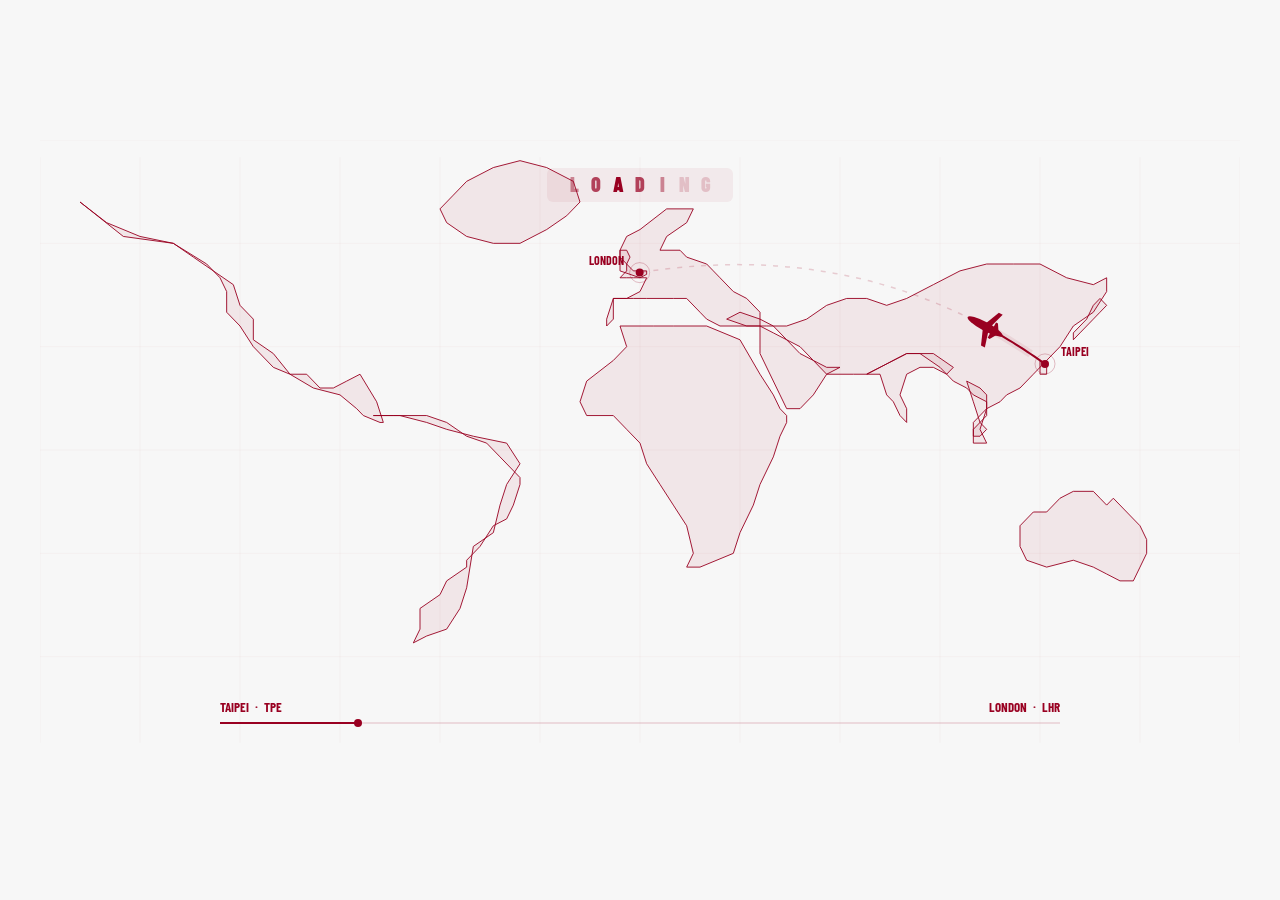
==== flight.html @ 24d4582a "Add Taipei → London flight motion graphic Canvas-based animation with: - World map in #990021 on #f7" ====
<!DOCTYPE html>
<html lang="en">
<head>
  <meta charset="UTF-8" />
  <meta name="viewport" content="width=device-width, initial-scale=1.0" />
  <title>Taipei → London</title>
  <link href="https://fonts.googleapis.com/css2?family=Barlow+Condensed:wght@700;900&family=Space+Mono&display=swap" rel="stylesheet" />
  <style>
    * { margin: 0; padding: 0; box-sizing: border-box; }
    body {
      background: #f7f7f7;
      display: flex;
      align-items: center;
      justify-content: center;
      min-height: 100vh;
      overflow: hidden;
    }
    canvas { display: block; max-width: 100%; max-height: 100vh; }
  </style>
</head>
<body>
<canvas id="c"></canvas>
<script>
const canvas = document.getElementById('c');
const ctx    = canvas.getContext('2d');
const W = 1200, H = 620;
canvas.width  = W;
canvas.height = H;

const BG       = '#f7f7f7';
const CRIMSON  = '#990021';
const C_FILL   = 'rgba(153,0,33,0.07)';
const C_STROKE = '#990021';
const GRID_CLR = 'rgba(153,0,33,0.055)';

// ── Equirectangular projection ─────────────────────────────────────────────
function proj(lon, lat) {
  return {
    x: (lon + 180) / 360 * W,
    y: (90  - lat)  / 180 * H
  };
}

// ── Continent polygons (lon, lat pairs) ────────────────────────────────────
const GEO = [
  // Greenland
  [[-44,60],[-36,60],[-28,64],[-22,68],[-18,72],[-20,78],
   [-28,82],[-36,84],[-44,82],[-52,78],[-56,74],[-60,70],[-58,66],[-52,62],[-44,60]],

  // North America
  [[-168,72],[-155,62],[-140,60],[-130,54],[-126,50],[-124,46],
   [-124,40],[-120,36],[-116,30],[-110,24],[-105,22],[-98,18],
   [-90,16],[-85,12],[-83,10],[-78,8],[-77,8],[-79,14],
   [-84,22],[-88,20],[-92,18],[-96,18],[-100,22],[-105,22],
   [-110,28],[-116,32],[-116,38],[-120,42],[-122,48],
   [-128,52],[-134,56],[-140,60],[-150,62],[-160,66],[-168,72]],

  // South America
  [[-80,10],[-74,10],[-64,10],[-58,8],[-52,4],[-46,2],
   [-42,-2],[-36,-8],[-36,-10],[-38,-16],[-40,-20],
   [-44,-22],[-48,-28],[-52,-32],[-52,-34],[-58,-38],
   [-60,-42],[-66,-46],[-66,-52],[-68,-56],[-64,-54],
   [-58,-52],[-54,-46],[-52,-40],[-50,-28],[-44,-24],
   [-42,-16],[-40,-10],[-36,-4],[-40,2],[-50,4],
   [-58,6],[-64,8],[-72,10],[-80,10]],

  // Europe (main)
  [[-10,36],[-8,38],[-8,44],[-2,44],[2,44],[6,44],
   [10,44],[14,44],[18,40],[20,38],[24,36],[30,36],[36,36],
   [36,40],[32,44],[28,46],[24,50],[22,52],[20,54],
   [14,56],[12,58],[6,58],[8,62],[14,66],[16,70],
   [8,70],[0,64],[-4,62],[-6,58],[-6,52],[0,50],
   [2,50],[0,46],[-4,44],[-8,44],[-10,38],[-10,36]],

  // UK & Ireland
  [[-6,50],[-4,50],[-2,50],[0,50],[2,51],[2,52],
   [0,52],[-2,52],[-4,54],[-3,56],[-4,58],
   [-6,58],[-6,56],[-4,54],[-4,52],[-6,50]],

  // Africa
  [[-6,36],[4,36],[10,36],[20,36],[30,32],[36,22],
   [40,16],[42,12],[44,10],[44,8],[42,4],[40,-2],
   [36,-10],[34,-16],[30,-24],[28,-30],[18,-34],[14,-34],
   [16,-30],[14,-22],[10,-16],[6,-10],[2,-4],[0,2],
   [-4,6],[-8,10],[-16,10],[-18,14],[-16,20],
   [-8,26],[-4,30],[-6,36]],

  // Asia main
  [[26,38],[32,36],[38,36],[44,36],[50,38],[56,42],
   [62,44],[68,44],[74,42],[80,44],[88,48],[96,52],
   [104,54],[112,54],[120,54],[128,50],[136,48],
   [140,50],[140,46],[136,40],[130,36],[126,30],
   [122,26],[118,22],[114,18],[110,16],[108,14],
   [104,12],[102,6],[104,2],[100,2],[100,6],[104,10],
   [104,14],[100,16],[98,18],[94,20],[90,24],[84,28],
   [80,28],[72,24],[68,22],[64,22],[60,22],[56,22],
   [52,26],[48,30],[44,32],[40,36],[36,38],[30,40],[26,38]],

  // Arabian Peninsula
  [[36,28],[42,16],[44,12],[48,12],[52,16],[56,22],
   [60,24],[56,24],[52,26],[48,28],[44,32],[40,34],[36,36],[36,28]],

  // Indian Subcontinent
  [[68,22],[72,22],[74,16],[76,14],[78,10],[80,8],
   [80,12],[78,16],[80,22],[84,24],[88,24],[92,22],
   [94,24],[88,28],[84,28],[80,28],[72,24],[68,22]],

  // SE Asia peninsula
  [[98,20],[100,14],[102,8],[104,6],[102,4],[100,4],
   [100,8],[104,12],[104,16],[102,18],[98,20]],

  // Taiwan (small)
  [[120,22],[122,22],[122,24],[120,26],[120,22]],

  // Japan
  [[130,32],[132,34],[134,36],[136,38],[138,40],
   [140,42],[138,44],[136,42],[134,38],[132,36],[130,34],[130,32]],

  // Australia
  [[114,-22],[118,-18],[122,-18],[126,-14],[130,-12],
   [136,-12],[138,-14],[140,-16],[142,-14],[146,-18],
   [150,-22],[152,-26],[152,-30],[150,-34],[148,-38],
   [144,-38],[140,-36],[136,-34],[130,-32],[122,-34],
   [116,-32],[114,-28],[114,-22]]
];

// ── City definitions ───────────────────────────────────────────────────────
const TAIPEI = proj(121.5, 25.0);
const LONDON = proj(-0.1, 51.5);

// Quadratic bezier control point (arcs north over Russia)
const CP = proj(68, 62);

function quadPoint(t, p0, cp, p1) {
  const m = 1 - t;
  return {
    x: m*m*p0.x + 2*m*t*cp.x + t*t*p1.x,
    y: m*m*p0.y + 2*m*t*cp.y + t*t*p1.y
  };
}

// ── Draw helpers ───────────────────────────────────────────────────────────
function drawGrid() {
  ctx.strokeStyle = GRID_CLR;
  ctx.lineWidth = 0.6;
  for (let lon = -180; lon <= 180; lon += 30) {
    const a = proj(lon, 85), b = proj(lon, -85);
    ctx.beginPath(); ctx.moveTo(a.x, a.y); ctx.lineTo(b.x, b.y); ctx.stroke();
  }
  for (let lat = -60; lat <= 90; lat += 30) {
    const a = proj(-180, lat), b = proj(180, lat);
    ctx.beginPath(); ctx.moveTo(a.x, a.y); ctx.lineTo(b.x, b.y); ctx.stroke();
  }
}

function drawContinents() {
  GEO.forEach(polygon => {
    if (polygon.length < 2) return;
    ctx.beginPath();
    const s = proj(polygon[0][0], polygon[0][1]);
    ctx.moveTo(s.x, s.y);
    polygon.slice(1).forEach(([lon, lat]) => {
      const p = proj(lon, lat);
      ctx.lineTo(p.x, p.y);
    });
    ctx.closePath();
    ctx.fillStyle   = C_FILL;
    ctx.fill();
    ctx.strokeStyle = C_STROKE;
    ctx.lineWidth   = 0.9;
    ctx.stroke();
  });
}

function drawPath(progress) {
  // Full ghost path
  ctx.save();
  ctx.setLineDash([5, 7]);
  ctx.strokeStyle = 'rgba(153,0,33,0.18)';
  ctx.lineWidth   = 1.5;
  ctx.beginPath();
  ctx.moveTo(TAIPEI.x, TAIPEI.y);
  ctx.quadraticCurveTo(CP.x, CP.y, LONDON.x, LONDON.y);
  ctx.stroke();
  ctx.setLineDash([]);

  // Flown portion
  if (progress > 0) {
    const steps = 100;
    ctx.strokeStyle = CRIMSON;
    ctx.lineWidth   = 2;
    ctx.beginPath();
    const s = quadPoint(0, TAIPEI, CP, LONDON);
    ctx.moveTo(s.x, s.y);
    const end = Math.floor(progress * steps);
    for (let i = 1; i <= end; i++) {
      const pt = quadPoint(i / steps, TAIPEI, CP, LONDON);
      ctx.lineTo(pt.x, pt.y);
    }
    ctx.stroke();

    // Glow trail (soft)
    ctx.save();
    ctx.globalAlpha = 0.08;
    ctx.strokeStyle = CRIMSON;
    ctx.lineWidth   = 8;
    ctx.beginPath();
    const gs = quadPoint(Math.max(0, progress - 0.12), TAIPEI, CP, LONDON);
    ctx.moveTo(gs.x, gs.y);
    for (let i = Math.floor(Math.max(0, progress-0.12)*steps); i <= end; i++) {
      const pt = quadPoint(i / steps, TAIPEI, CP, LONDON);
      ctx.lineTo(pt.x, pt.y);
    }
    ctx.stroke();
    ctx.restore();
  }
  ctx.restore();
}

function drawPlane(progress) {
  if (progress <= 0 || progress >= 1) return;
  const dt  = 0.008;
  const cur = quadPoint(progress, TAIPEI, CP, LONDON);
  const prv = quadPoint(Math.max(0, progress - dt), TAIPEI, CP, LONDON);
  const angle = Math.atan2(cur.y - prv.y, cur.x - prv.x);

  ctx.save();
  ctx.translate(cur.x, cur.y);
  ctx.rotate(angle);

  const S = 1.1;
  ctx.fillStyle = CRIMSON;

  // Fuselage
  ctx.beginPath();
  ctx.ellipse(0, 0, 18*S, 4*S, 0, 0, Math.PI*2);
  ctx.fill();

  // Main wings
  ctx.beginPath();
  ctx.moveTo(2*S, 0);
  ctx.lineTo(-5*S, -17*S);
  ctx.lineTo(-9*S, -17*S);
  ctx.lineTo(-4*S,  0);
  ctx.closePath();
  ctx.fill();

  ctx.beginPath();
  ctx.moveTo(2*S, 0);
  ctx.lineTo(-5*S,  17*S);
  ctx.lineTo(-9*S,  17*S);
  ctx.lineTo(-4*S,  0);
  ctx.closePath();
  ctx.fill();

  // Tail fin
  ctx.beginPath();
  ctx.moveTo(-14*S, 0);
  ctx.lineTo(-9*S,  -8*S);
  ctx.lineTo(-7*S,  -8*S);
  ctx.lineTo(-7*S,   0);
  ctx.closePath();
  ctx.fill();

  ctx.beginPath();
  ctx.moveTo(-14*S, 0);
  ctx.lineTo(-9*S,   8*S);
  ctx.lineTo(-7*S,   8*S);
  ctx.lineTo(-7*S,   0);
  ctx.closePath();
  ctx.fill();

  ctx.restore();
}

function drawCityMarker(p, label, side) {
  // Pulsing ring
  ctx.beginPath();
  ctx.arc(p.x, p.y, 10, 0, Math.PI*2);
  ctx.strokeStyle = 'rgba(153,0,33,0.25)';
  ctx.lineWidth   = 1;
  ctx.stroke();

  ctx.beginPath();
  ctx.arc(p.x, p.y, 4, 0, Math.PI*2);
  ctx.fillStyle = CRIMSON;
  ctx.fill();

  // Label
  ctx.font      = '700 12px "Barlow Condensed", sans-serif';
  ctx.fillStyle = CRIMSON;
  const off = side === 'right' ? 16 : -16;
  ctx.textAlign = side === 'right' ? 'left' : 'right';
  ctx.fillText(label, p.x + off, p.y - 8);
  ctx.textAlign = 'left';
}

function drawLoadingText(now) {
  const text   = 'LOADING';
  const cycle  = 900;                  // ms per full sweep
  const t      = (now % cycle) / cycle;
  const active = Math.floor(t * text.length);

  const cw = 22, padding = 16;
  const totalW = text.length * cw + padding * 2;
  const bx = W/2 - totalW/2;
  const by = 28;

  // Pill background
  ctx.fillStyle = 'rgba(153,0,33,0.06)';
  ctx.beginPath();
  ctx.roundRect(bx, by, totalW, 34, 6);
  ctx.fill();

  ctx.font = '900 20px "Barlow Condensed", sans-serif';
  for (let i = 0; i < text.length; i++) {
    const dist = Math.abs(i - active);
    const alpha = dist === 0 ? 1 : Math.max(0.18, 1 - dist * 0.28);
    ctx.fillStyle = `rgba(153,0,33,${alpha})`;
    ctx.textAlign = 'center';
    ctx.fillText(text[i], bx + padding + i * cw + cw/2, by + 24);
  }
  ctx.textAlign = 'left';
}

function drawProgressBar(progress) {
  const bx = 180, by = H - 38, bw = W - 360, bh = 2;

  // Track
  ctx.fillStyle = 'rgba(153,0,33,0.12)';
  ctx.fillRect(bx, by, bw, bh);

  // Filled
  ctx.fillStyle = CRIMSON;
  ctx.fillRect(bx, by, bw * progress, bh);

  // Plane dot on bar
  const px = bx + bw * progress;
  ctx.beginPath();
  ctx.arc(px, by + 1, 4, 0, Math.PI*2);
  ctx.fillStyle = CRIMSON;
  ctx.fill();

  // City labels
  ctx.fillStyle = CRIMSON;
  ctx.font = '700 13px "Barlow Condensed", sans-serif';

  ctx.textAlign = 'left';
  ctx.fillText('TAIPEI  ·  TPE', bx, by - 10);

  ctx.textAlign = 'right';
  ctx.fillText('LONDON  ·  LHR', bx + bw, by - 10);

  ctx.textAlign = 'left';
}

// ── Animation loop ─────────────────────────────────────────────────────────
const DURATION = 7000;   // ms for one flight
const PAUSE    = 1800;   // ms pause at destination
let   progress = 0;
let   lastTime = null;
let   pausing  = false;
let   pauseStart = 0;

function frame(now) {
  if (!lastTime) lastTime = now;

  if (pausing) {
    if (now - pauseStart > PAUSE) {
      pausing   = false;
      progress  = 0;
      lastTime  = now;
    }
  } else {
    progress += (now - lastTime) / DURATION;
    lastTime  = now;
    if (progress >= 1) {
      progress   = 1;
      pausing    = true;
      pauseStart = now;
    }
  }

  // ── Render ────────────────────────────────────────────────────────────────
  ctx.fillStyle = BG;
  ctx.fillRect(0, 0, W, H);

  drawGrid();
  drawContinents();
  drawPath(progress);
  drawCityMarker(TAIPEI, 'TAIPEI', 'right');
  drawCityMarker(LONDON, 'LONDON', 'left');
  drawPlane(progress);
  drawProgressBar(progress);

  if (progress < 1) drawLoadingText(now);
  else {
    // Arrived label
    ctx.font      = '900 16px "Barlow Condensed", sans-serif';
    ctx.fillStyle = CRIMSON;
    ctx.textAlign = 'center';
    ctx.fillText('ARRIVED', W/2, 46);
    ctx.textAlign = 'left';
  }

  requestAnimationFrame(frame);
}

requestAnimationFrame(frame);
</script>
</body>
</html>
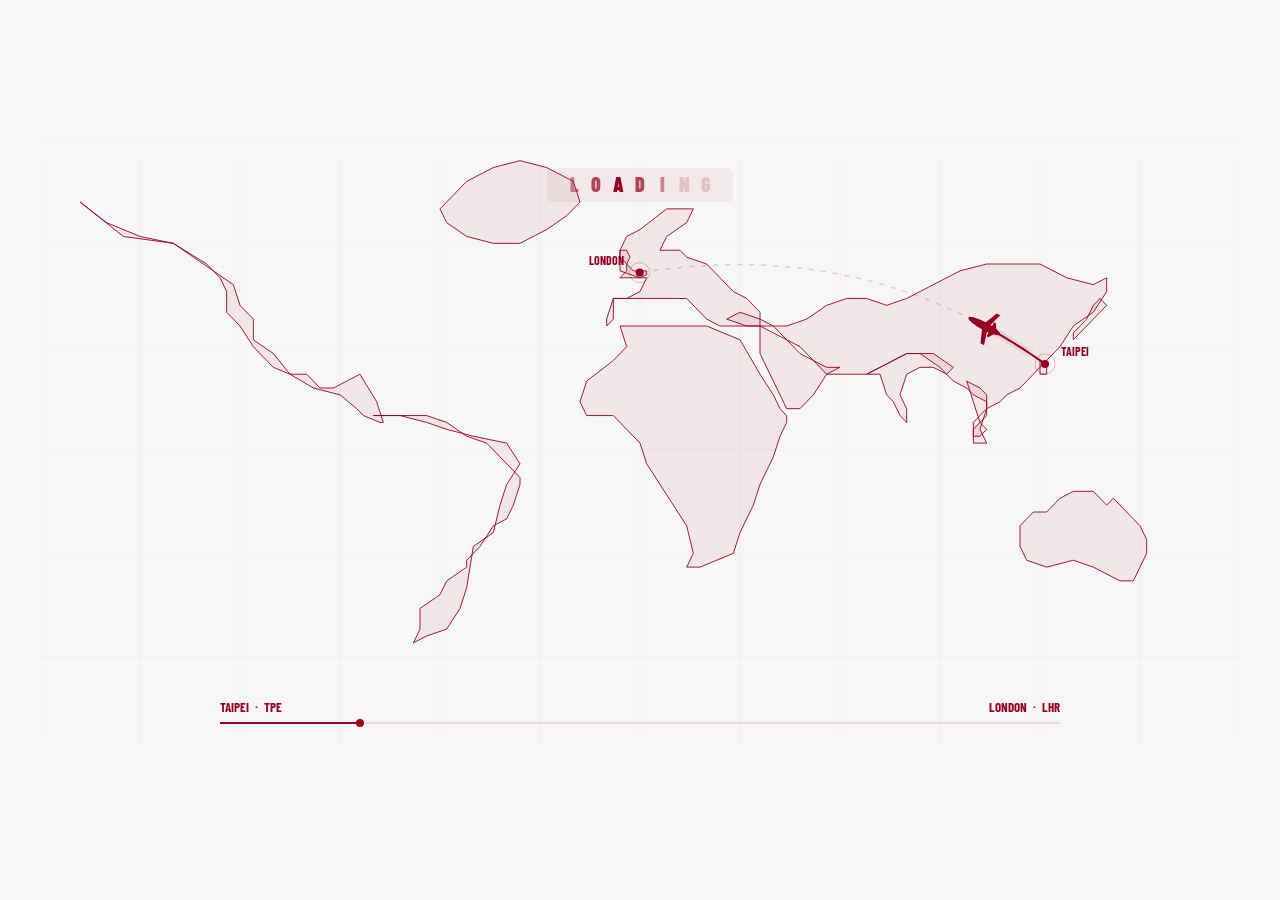
==== commit be1217b3: "Complete portfolio redesign with flight landing page - flight.html: plays animation once, fades out," ====
--- a/flight.html
+++ b/flight.html
@@ -3,7 +3,7 @@
 <head>
   <meta charset="UTF-8" />
   <meta name="viewport" content="width=device-width, initial-scale=1.0" />
-  <title>Taipei → London</title>
+  <title>Celia — Loading</title>
   <link href="https://fonts.googleapis.com/css2?family=Barlow+Condensed:wght@700;900&family=Space+Mono&display=swap" rel="stylesheet" />
   <style>
     * { margin: 0; padding: 0; box-sizing: border-box; }
@@ -16,10 +16,20 @@
       overflow: hidden;
     }
     canvas { display: block; max-width: 100%; max-height: 100vh; }
+    #fade-out {
+      position: fixed;
+      inset: 0;
+      background: #f7f7f7;
+      opacity: 0;
+      pointer-events: none;
+      transition: opacity 0.9s ease;
+      z-index: 999;
+    }
   </style>
 </head>
 <body>
 <canvas id="c"></canvas>
+<div id="fade-out"></div>
 <script>
 const canvas = document.getElementById('c');
 const ctx    = canvas.getContext('2d');
@@ -33,380 +43,171 @@
 const C_STROKE = '#990021';
 const GRID_CLR = 'rgba(153,0,33,0.055)';
 
-// ── Equirectangular projection ─────────────────────────────────────────────
 function proj(lon, lat) {
-  return {
-    x: (lon + 180) / 360 * W,
-    y: (90  - lat)  / 180 * H
-  };
-}
-
-// ── Continent polygons (lon, lat pairs) ────────────────────────────────────
+  return { x: (lon + 180) / 360 * W, y: (90 - lat) / 180 * H };
+}
+
 const GEO = [
-  // Greenland
-  [[-44,60],[-36,60],[-28,64],[-22,68],[-18,72],[-20,78],
-   [-28,82],[-36,84],[-44,82],[-52,78],[-56,74],[-60,70],[-58,66],[-52,62],[-44,60]],
-
-  // North America
-  [[-168,72],[-155,62],[-140,60],[-130,54],[-126,50],[-124,46],
-   [-124,40],[-120,36],[-116,30],[-110,24],[-105,22],[-98,18],
-   [-90,16],[-85,12],[-83,10],[-78,8],[-77,8],[-79,14],
-   [-84,22],[-88,20],[-92,18],[-96,18],[-100,22],[-105,22],
-   [-110,28],[-116,32],[-116,38],[-120,42],[-122,48],
-   [-128,52],[-134,56],[-140,60],[-150,62],[-160,66],[-168,72]],
-
-  // South America
-  [[-80,10],[-74,10],[-64,10],[-58,8],[-52,4],[-46,2],
-   [-42,-2],[-36,-8],[-36,-10],[-38,-16],[-40,-20],
-   [-44,-22],[-48,-28],[-52,-32],[-52,-34],[-58,-38],
-   [-60,-42],[-66,-46],[-66,-52],[-68,-56],[-64,-54],
-   [-58,-52],[-54,-46],[-52,-40],[-50,-28],[-44,-24],
-   [-42,-16],[-40,-10],[-36,-4],[-40,2],[-50,4],
-   [-58,6],[-64,8],[-72,10],[-80,10]],
-
-  // Europe (main)
-  [[-10,36],[-8,38],[-8,44],[-2,44],[2,44],[6,44],
-   [10,44],[14,44],[18,40],[20,38],[24,36],[30,36],[36,36],
-   [36,40],[32,44],[28,46],[24,50],[22,52],[20,54],
-   [14,56],[12,58],[6,58],[8,62],[14,66],[16,70],
-   [8,70],[0,64],[-4,62],[-6,58],[-6,52],[0,50],
-   [2,50],[0,46],[-4,44],[-8,44],[-10,38],[-10,36]],
-
-  // UK & Ireland
-  [[-6,50],[-4,50],[-2,50],[0,50],[2,51],[2,52],
-   [0,52],[-2,52],[-4,54],[-3,56],[-4,58],
-   [-6,58],[-6,56],[-4,54],[-4,52],[-6,50]],
-
-  // Africa
-  [[-6,36],[4,36],[10,36],[20,36],[30,32],[36,22],
-   [40,16],[42,12],[44,10],[44,8],[42,4],[40,-2],
-   [36,-10],[34,-16],[30,-24],[28,-30],[18,-34],[14,-34],
-   [16,-30],[14,-22],[10,-16],[6,-10],[2,-4],[0,2],
-   [-4,6],[-8,10],[-16,10],[-18,14],[-16,20],
-   [-8,26],[-4,30],[-6,36]],
-
-  // Asia main
-  [[26,38],[32,36],[38,36],[44,36],[50,38],[56,42],
-   [62,44],[68,44],[74,42],[80,44],[88,48],[96,52],
-   [104,54],[112,54],[120,54],[128,50],[136,48],
-   [140,50],[140,46],[136,40],[130,36],[126,30],
-   [122,26],[118,22],[114,18],[110,16],[108,14],
-   [104,12],[102,6],[104,2],[100,2],[100,6],[104,10],
-   [104,14],[100,16],[98,18],[94,20],[90,24],[84,28],
-   [80,28],[72,24],[68,22],[64,22],[60,22],[56,22],
-   [52,26],[48,30],[44,32],[40,36],[36,38],[30,40],[26,38]],
-
-  // Arabian Peninsula
-  [[36,28],[42,16],[44,12],[48,12],[52,16],[56,22],
-   [60,24],[56,24],[52,26],[48,28],[44,32],[40,34],[36,36],[36,28]],
-
-  // Indian Subcontinent
-  [[68,22],[72,22],[74,16],[76,14],[78,10],[80,8],
-   [80,12],[78,16],[80,22],[84,24],[88,24],[92,22],
-   [94,24],[88,28],[84,28],[80,28],[72,24],[68,22]],
-
-  // SE Asia peninsula
-  [[98,20],[100,14],[102,8],[104,6],[102,4],[100,4],
-   [100,8],[104,12],[104,16],[102,18],[98,20]],
-
-  // Taiwan (small)
+  [[-44,60],[-36,60],[-28,64],[-22,68],[-18,72],[-20,78],[-28,82],[-36,84],[-44,82],[-52,78],[-56,74],[-60,70],[-58,66],[-52,62],[-44,60]],
+  [[-168,72],[-155,62],[-140,60],[-130,54],[-126,50],[-124,46],[-124,40],[-120,36],[-116,30],[-110,24],[-105,22],[-98,18],[-90,16],[-85,12],[-83,10],[-78,8],[-77,8],[-79,14],[-84,22],[-88,20],[-92,18],[-96,18],[-100,22],[-105,22],[-110,28],[-116,32],[-116,38],[-120,42],[-122,48],[-128,52],[-134,56],[-140,60],[-150,62],[-160,66],[-168,72]],
+  [[-80,10],[-74,10],[-64,10],[-58,8],[-52,4],[-46,2],[-42,-2],[-36,-8],[-36,-10],[-38,-16],[-40,-20],[-44,-22],[-48,-28],[-52,-32],[-52,-34],[-58,-38],[-60,-42],[-66,-46],[-66,-52],[-68,-56],[-64,-54],[-58,-52],[-54,-46],[-52,-40],[-50,-28],[-44,-24],[-42,-16],[-40,-10],[-36,-4],[-40,2],[-50,4],[-58,6],[-64,8],[-72,10],[-80,10]],
+  [[-10,36],[-8,38],[-8,44],[-2,44],[2,44],[6,44],[10,44],[14,44],[18,40],[20,38],[24,36],[30,36],[36,36],[36,40],[32,44],[28,46],[24,50],[22,52],[20,54],[14,56],[12,58],[6,58],[8,62],[14,66],[16,70],[8,70],[0,64],[-4,62],[-6,58],[-6,52],[0,50],[2,50],[0,46],[-4,44],[-8,44],[-10,38],[-10,36]],
+  [[-6,50],[-4,50],[-2,50],[0,50],[2,51],[2,52],[0,52],[-2,52],[-4,54],[-3,56],[-4,58],[-6,58],[-6,56],[-4,54],[-4,52],[-6,50]],
+  [[-6,36],[4,36],[10,36],[20,36],[30,32],[36,22],[40,16],[42,12],[44,10],[44,8],[42,4],[40,-2],[36,-10],[34,-16],[30,-24],[28,-30],[18,-34],[14,-34],[16,-30],[14,-22],[10,-16],[6,-10],[2,-4],[0,2],[-4,6],[-8,10],[-16,10],[-18,14],[-16,20],[-8,26],[-4,30],[-6,36]],
+  [[26,38],[32,36],[38,36],[44,36],[50,38],[56,42],[62,44],[68,44],[74,42],[80,44],[88,48],[96,52],[104,54],[112,54],[120,54],[128,50],[136,48],[140,50],[140,46],[136,40],[130,36],[126,30],[122,26],[118,22],[114,18],[110,16],[108,14],[104,12],[102,6],[104,2],[100,2],[100,6],[104,10],[104,14],[100,16],[98,18],[94,20],[90,24],[84,28],[80,28],[72,24],[68,22],[64,22],[60,22],[56,22],[52,26],[48,30],[44,32],[40,36],[36,38],[30,40],[26,38]],
+  [[36,28],[42,16],[44,12],[48,12],[52,16],[56,22],[60,24],[56,24],[52,26],[48,28],[44,32],[40,34],[36,36],[36,28]],
+  [[68,22],[72,22],[74,16],[76,14],[78,10],[80,8],[80,12],[78,16],[80,22],[84,24],[88,24],[92,22],[94,24],[88,28],[84,28],[80,28],[72,24],[68,22]],
+  [[98,20],[100,14],[102,8],[104,6],[102,4],[100,4],[100,8],[104,12],[104,16],[102,18],[98,20]],
   [[120,22],[122,22],[122,24],[120,26],[120,22]],
-
-  // Japan
-  [[130,32],[132,34],[134,36],[136,38],[138,40],
-   [140,42],[138,44],[136,42],[134,38],[132,36],[130,34],[130,32]],
-
-  // Australia
-  [[114,-22],[118,-18],[122,-18],[126,-14],[130,-12],
-   [136,-12],[138,-14],[140,-16],[142,-14],[146,-18],
-   [150,-22],[152,-26],[152,-30],[150,-34],[148,-38],
-   [144,-38],[140,-36],[136,-34],[130,-32],[122,-34],
-   [116,-32],[114,-28],[114,-22]]
+  [[130,32],[132,34],[134,36],[136,38],[138,40],[140,42],[138,44],[136,42],[134,38],[132,36],[130,34],[130,32]],
+  [[114,-22],[118,-18],[122,-18],[126,-14],[130,-12],[136,-12],[138,-14],[140,-16],[142,-14],[146,-18],[150,-22],[152,-26],[152,-30],[150,-34],[148,-38],[144,-38],[140,-36],[136,-34],[130,-32],[122,-34],[116,-32],[114,-28],[114,-22]]
 ];
 
-// ── City definitions ───────────────────────────────────────────────────────
 const TAIPEI = proj(121.5, 25.0);
 const LONDON = proj(-0.1, 51.5);
-
-// Quadratic bezier control point (arcs north over Russia)
-const CP = proj(68, 62);
+const CP     = proj(68, 62);
 
 function quadPoint(t, p0, cp, p1) {
   const m = 1 - t;
-  return {
-    x: m*m*p0.x + 2*m*t*cp.x + t*t*p1.x,
-    y: m*m*p0.y + 2*m*t*cp.y + t*t*p1.y
-  };
-}
-
-// ── Draw helpers ───────────────────────────────────────────────────────────
+  return { x: m*m*p0.x + 2*m*t*cp.x + t*t*p1.x, y: m*m*p0.y + 2*m*t*cp.y + t*t*p1.y };
+}
+
 function drawGrid() {
-  ctx.strokeStyle = GRID_CLR;
-  ctx.lineWidth = 0.6;
+  ctx.strokeStyle = GRID_CLR; ctx.lineWidth = 0.6;
   for (let lon = -180; lon <= 180; lon += 30) {
-    const a = proj(lon, 85), b = proj(lon, -85);
-    ctx.beginPath(); ctx.moveTo(a.x, a.y); ctx.lineTo(b.x, b.y); ctx.stroke();
+    const a = proj(lon,85), b = proj(lon,-85);
+    ctx.beginPath(); ctx.moveTo(a.x,a.y); ctx.lineTo(b.x,b.y); ctx.stroke();
   }
   for (let lat = -60; lat <= 90; lat += 30) {
-    const a = proj(-180, lat), b = proj(180, lat);
-    ctx.beginPath(); ctx.moveTo(a.x, a.y); ctx.lineTo(b.x, b.y); ctx.stroke();
+    const a = proj(-180,lat), b = proj(180,lat);
+    ctx.beginPath(); ctx.moveTo(a.x,a.y); ctx.lineTo(b.x,b.y); ctx.stroke();
   }
 }
 
 function drawContinents() {
   GEO.forEach(polygon => {
-    if (polygon.length < 2) return;
     ctx.beginPath();
     const s = proj(polygon[0][0], polygon[0][1]);
     ctx.moveTo(s.x, s.y);
-    polygon.slice(1).forEach(([lon, lat]) => {
-      const p = proj(lon, lat);
-      ctx.lineTo(p.x, p.y);
-    });
+    polygon.slice(1).forEach(([lon,lat]) => { const p = proj(lon,lat); ctx.lineTo(p.x,p.y); });
     ctx.closePath();
-    ctx.fillStyle   = C_FILL;
-    ctx.fill();
-    ctx.strokeStyle = C_STROKE;
-    ctx.lineWidth   = 0.9;
-    ctx.stroke();
+    ctx.fillStyle = C_FILL; ctx.fill();
+    ctx.strokeStyle = C_STROKE; ctx.lineWidth = 0.9; ctx.stroke();
   });
 }
 
 function drawPath(progress) {
-  // Full ghost path
   ctx.save();
-  ctx.setLineDash([5, 7]);
-  ctx.strokeStyle = 'rgba(153,0,33,0.18)';
-  ctx.lineWidth   = 1.5;
-  ctx.beginPath();
-  ctx.moveTo(TAIPEI.x, TAIPEI.y);
-  ctx.quadraticCurveTo(CP.x, CP.y, LONDON.x, LONDON.y);
-  ctx.stroke();
+  ctx.setLineDash([5,7]); ctx.strokeStyle = 'rgba(153,0,33,0.18)'; ctx.lineWidth = 1.5;
+  ctx.beginPath(); ctx.moveTo(TAIPEI.x,TAIPEI.y);
+  ctx.quadraticCurveTo(CP.x,CP.y,LONDON.x,LONDON.y); ctx.stroke();
   ctx.setLineDash([]);
-
-  // Flown portion
   if (progress > 0) {
     const steps = 100;
-    ctx.strokeStyle = CRIMSON;
-    ctx.lineWidth   = 2;
+    ctx.strokeStyle = CRIMSON; ctx.lineWidth = 2;
     ctx.beginPath();
-    const s = quadPoint(0, TAIPEI, CP, LONDON);
-    ctx.moveTo(s.x, s.y);
-    const end = Math.floor(progress * steps);
-    for (let i = 1; i <= end; i++) {
-      const pt = quadPoint(i / steps, TAIPEI, CP, LONDON);
-      ctx.lineTo(pt.x, pt.y);
+    const s = quadPoint(0,TAIPEI,CP,LONDON); ctx.moveTo(s.x,s.y);
+    for (let i = 1; i <= Math.floor(progress*steps); i++) {
+      const pt = quadPoint(i/steps,TAIPEI,CP,LONDON); ctx.lineTo(pt.x,pt.y);
     }
     ctx.stroke();
-
-    // Glow trail (soft)
-    ctx.save();
-    ctx.globalAlpha = 0.08;
-    ctx.strokeStyle = CRIMSON;
-    ctx.lineWidth   = 8;
+    ctx.save(); ctx.globalAlpha = 0.08; ctx.strokeStyle = CRIMSON; ctx.lineWidth = 8;
     ctx.beginPath();
-    const gs = quadPoint(Math.max(0, progress - 0.12), TAIPEI, CP, LONDON);
-    ctx.moveTo(gs.x, gs.y);
-    for (let i = Math.floor(Math.max(0, progress-0.12)*steps); i <= end; i++) {
-      const pt = quadPoint(i / steps, TAIPEI, CP, LONDON);
-      ctx.lineTo(pt.x, pt.y);
-    }
-    ctx.stroke();
-    ctx.restore();
+    const gs = quadPoint(Math.max(0,progress-0.12),TAIPEI,CP,LONDON); ctx.moveTo(gs.x,gs.y);
+    for (let i = Math.floor(Math.max(0,progress-0.12)*steps); i <= Math.floor(progress*steps); i++) {
+      const pt = quadPoint(i/steps,TAIPEI,CP,LONDON); ctx.lineTo(pt.x,pt.y);
+    }
+    ctx.stroke(); ctx.restore();
   }
   ctx.restore();
 }
 
 function drawPlane(progress) {
   if (progress <= 0 || progress >= 1) return;
-  const dt  = 0.008;
-  const cur = quadPoint(progress, TAIPEI, CP, LONDON);
-  const prv = quadPoint(Math.max(0, progress - dt), TAIPEI, CP, LONDON);
-  const angle = Math.atan2(cur.y - prv.y, cur.x - prv.x);
-
-  ctx.save();
-  ctx.translate(cur.x, cur.y);
-  ctx.rotate(angle);
-
-  const S = 1.1;
-  ctx.fillStyle = CRIMSON;
-
-  // Fuselage
-  ctx.beginPath();
-  ctx.ellipse(0, 0, 18*S, 4*S, 0, 0, Math.PI*2);
-  ctx.fill();
-
-  // Main wings
-  ctx.beginPath();
-  ctx.moveTo(2*S, 0);
-  ctx.lineTo(-5*S, -17*S);
-  ctx.lineTo(-9*S, -17*S);
-  ctx.lineTo(-4*S,  0);
-  ctx.closePath();
-  ctx.fill();
-
-  ctx.beginPath();
-  ctx.moveTo(2*S, 0);
-  ctx.lineTo(-5*S,  17*S);
-  ctx.lineTo(-9*S,  17*S);
-  ctx.lineTo(-4*S,  0);
-  ctx.closePath();
-  ctx.fill();
-
-  // Tail fin
-  ctx.beginPath();
-  ctx.moveTo(-14*S, 0);
-  ctx.lineTo(-9*S,  -8*S);
-  ctx.lineTo(-7*S,  -8*S);
-  ctx.lineTo(-7*S,   0);
-  ctx.closePath();
-  ctx.fill();
-
-  ctx.beginPath();
-  ctx.moveTo(-14*S, 0);
-  ctx.lineTo(-9*S,   8*S);
-  ctx.lineTo(-7*S,   8*S);
-  ctx.lineTo(-7*S,   0);
-  ctx.closePath();
-  ctx.fill();
-
+  const cur = quadPoint(progress,TAIPEI,CP,LONDON);
+  const prv = quadPoint(Math.max(0,progress-0.008),TAIPEI,CP,LONDON);
+  const angle = Math.atan2(cur.y-prv.y, cur.x-prv.x);
+  ctx.save(); ctx.translate(cur.x,cur.y); ctx.rotate(angle); ctx.fillStyle = CRIMSON;
+  ctx.beginPath(); ctx.ellipse(0,0,18,4,0,0,Math.PI*2); ctx.fill();
+  [[2,0,-5,-17,-9,-17,-4,0],[2,0,-5,17,-9,17,-4,0]].forEach(([x1,y1,x2,y2,x3,y3,x4,y4]) => {
+    ctx.beginPath(); ctx.moveTo(x1,y1); ctx.lineTo(x2,y2); ctx.lineTo(x3,y3); ctx.lineTo(x4,y4); ctx.closePath(); ctx.fill();
+  });
+  [[-14,0,-9,-8,-7,-8,-7,0],[-14,0,-9,8,-7,8,-7,0]].forEach(([x1,y1,x2,y2,x3,y3,x4,y4]) => {
+    ctx.beginPath(); ctx.moveTo(x1,y1); ctx.lineTo(x2,y2); ctx.lineTo(x3,y3); ctx.lineTo(x4,y4); ctx.closePath(); ctx.fill();
+  });
   ctx.restore();
 }
 
 function drawCityMarker(p, label, side) {
-  // Pulsing ring
-  ctx.beginPath();
-  ctx.arc(p.x, p.y, 10, 0, Math.PI*2);
-  ctx.strokeStyle = 'rgba(153,0,33,0.25)';
-  ctx.lineWidth   = 1;
-  ctx.stroke();
-
-  ctx.beginPath();
-  ctx.arc(p.x, p.y, 4, 0, Math.PI*2);
-  ctx.fillStyle = CRIMSON;
-  ctx.fill();
-
-  // Label
-  ctx.font      = '700 12px "Barlow Condensed", sans-serif';
-  ctx.fillStyle = CRIMSON;
+  ctx.beginPath(); ctx.arc(p.x,p.y,10,0,Math.PI*2);
+  ctx.strokeStyle = 'rgba(153,0,33,0.25)'; ctx.lineWidth = 1; ctx.stroke();
+  ctx.beginPath(); ctx.arc(p.x,p.y,4,0,Math.PI*2); ctx.fillStyle = CRIMSON; ctx.fill();
+  ctx.font = '700 12px "Barlow Condensed", sans-serif'; ctx.fillStyle = CRIMSON;
   const off = side === 'right' ? 16 : -16;
   ctx.textAlign = side === 'right' ? 'left' : 'right';
-  ctx.fillText(label, p.x + off, p.y - 8);
-  ctx.textAlign = 'left';
+  ctx.fillText(label, p.x+off, p.y-8); ctx.textAlign = 'left';
 }
 
 function drawLoadingText(now) {
-  const text   = 'LOADING';
-  const cycle  = 900;                  // ms per full sweep
-  const t      = (now % cycle) / cycle;
+  const text = 'LOADING';
+  const cycle = 900, t = (now % cycle) / cycle;
   const active = Math.floor(t * text.length);
-
-  const cw = 22, padding = 16;
-  const totalW = text.length * cw + padding * 2;
-  const bx = W/2 - totalW/2;
-  const by = 28;
-
-  // Pill background
+  const cw = 22, padding = 16, totalW = text.length*cw + padding*2;
+  const bx = W/2 - totalW/2, by = 28;
   ctx.fillStyle = 'rgba(153,0,33,0.06)';
-  ctx.beginPath();
-  ctx.roundRect(bx, by, totalW, 34, 6);
-  ctx.fill();
-
+  ctx.beginPath(); ctx.roundRect(bx,by,totalW,34,6); ctx.fill();
   ctx.font = '900 20px "Barlow Condensed", sans-serif';
   for (let i = 0; i < text.length; i++) {
     const dist = Math.abs(i - active);
-    const alpha = dist === 0 ? 1 : Math.max(0.18, 1 - dist * 0.28);
-    ctx.fillStyle = `rgba(153,0,33,${alpha})`;
+    ctx.fillStyle = `rgba(153,0,33,${dist===0?1:Math.max(0.18,1-dist*0.28)})`;
     ctx.textAlign = 'center';
-    ctx.fillText(text[i], bx + padding + i * cw + cw/2, by + 24);
+    ctx.fillText(text[i], bx+padding+i*cw+cw/2, by+24);
   }
   ctx.textAlign = 'left';
 }
 
 function drawProgressBar(progress) {
-  const bx = 180, by = H - 38, bw = W - 360, bh = 2;
-
-  // Track
-  ctx.fillStyle = 'rgba(153,0,33,0.12)';
-  ctx.fillRect(bx, by, bw, bh);
-
-  // Filled
-  ctx.fillStyle = CRIMSON;
-  ctx.fillRect(bx, by, bw * progress, bh);
-
-  // Plane dot on bar
-  const px = bx + bw * progress;
-  ctx.beginPath();
-  ctx.arc(px, by + 1, 4, 0, Math.PI*2);
-  ctx.fillStyle = CRIMSON;
-  ctx.fill();
-
-  // City labels
-  ctx.fillStyle = CRIMSON;
-  ctx.font = '700 13px "Barlow Condensed", sans-serif';
-
+  const bx = 180, by = H-38, bw = W-360;
+  ctx.fillStyle = 'rgba(153,0,33,0.12)'; ctx.fillRect(bx,by,bw,2);
+  ctx.fillStyle = CRIMSON; ctx.fillRect(bx,by,bw*progress,2);
+  ctx.beginPath(); ctx.arc(bx+bw*progress,by+1,4,0,Math.PI*2); ctx.fillStyle = CRIMSON; ctx.fill();
+  ctx.fillStyle = CRIMSON; ctx.font = '700 13px "Barlow Condensed", sans-serif';
+  ctx.textAlign = 'left'; ctx.fillText('TAIPEI  ·  TPE', bx, by-10);
+  ctx.textAlign = 'right'; ctx.fillText('LONDON  ·  LHR', bx+bw, by-10);
   ctx.textAlign = 'left';
-  ctx.fillText('TAIPEI  ·  TPE', bx, by - 10);
-
-  ctx.textAlign = 'right';
-  ctx.fillText('LONDON  ·  LHR', bx + bw, by - 10);
-
-  ctx.textAlign = 'left';
-}
-
-// ── Animation loop ─────────────────────────────────────────────────────────
-const DURATION = 7000;   // ms for one flight
-const PAUSE    = 1800;   // ms pause at destination
-let   progress = 0;
-let   lastTime = null;
-let   pausing  = false;
-let   pauseStart = 0;
+}
+
+const DURATION = 7000, PAUSE = 1800;
+let progress = 0, lastTime = null, pausing = false, pauseStart = 0, done = false;
 
 function frame(now) {
+  if (done) return;
   if (!lastTime) lastTime = now;
-
   if (pausing) {
     if (now - pauseStart > PAUSE) {
-      pausing   = false;
-      progress  = 0;
-      lastTime  = now;
+      done = true;
+      document.getElementById('fade-out').style.opacity = '1';
+      setTimeout(() => { window.location.href = 'index.html'; }, 950);
+      return;
     }
   } else {
     progress += (now - lastTime) / DURATION;
-    lastTime  = now;
-    if (progress >= 1) {
-      progress   = 1;
-      pausing    = true;
-      pauseStart = now;
-    }
-  }
-
-  // ── Render ────────────────────────────────────────────────────────────────
-  ctx.fillStyle = BG;
-  ctx.fillRect(0, 0, W, H);
-
-  drawGrid();
-  drawContinents();
-  drawPath(progress);
-  drawCityMarker(TAIPEI, 'TAIPEI', 'right');
-  drawCityMarker(LONDON, 'LONDON', 'left');
-  drawPlane(progress);
-  drawProgressBar(progress);
-
+    lastTime = now;
+    if (progress >= 1) { progress = 1; pausing = true; pauseStart = now; }
+  }
+  ctx.fillStyle = BG; ctx.fillRect(0,0,W,H);
+  drawGrid(); drawContinents(); drawPath(progress);
+  drawCityMarker(TAIPEI,'TAIPEI','right'); drawCityMarker(LONDON,'LONDON','left');
+  drawPlane(progress); drawProgressBar(progress);
   if (progress < 1) drawLoadingText(now);
   else {
-    // Arrived label
-    ctx.font      = '900 16px "Barlow Condensed", sans-serif';
-    ctx.fillStyle = CRIMSON;
-    ctx.textAlign = 'center';
-    ctx.fillText('ARRIVED', W/2, 46);
-    ctx.textAlign = 'left';
-  }
-
+    ctx.font = '900 16px "Barlow Condensed", sans-serif'; ctx.fillStyle = CRIMSON;
+    ctx.textAlign = 'center'; ctx.fillText('ARRIVED', W/2, 46); ctx.textAlign = 'left';
+  }
+  lastTime = now;
   requestAnimationFrame(frame);
 }
-
 requestAnimationFrame(frame);
 </script>
 </body>
-</html>
+</html>
